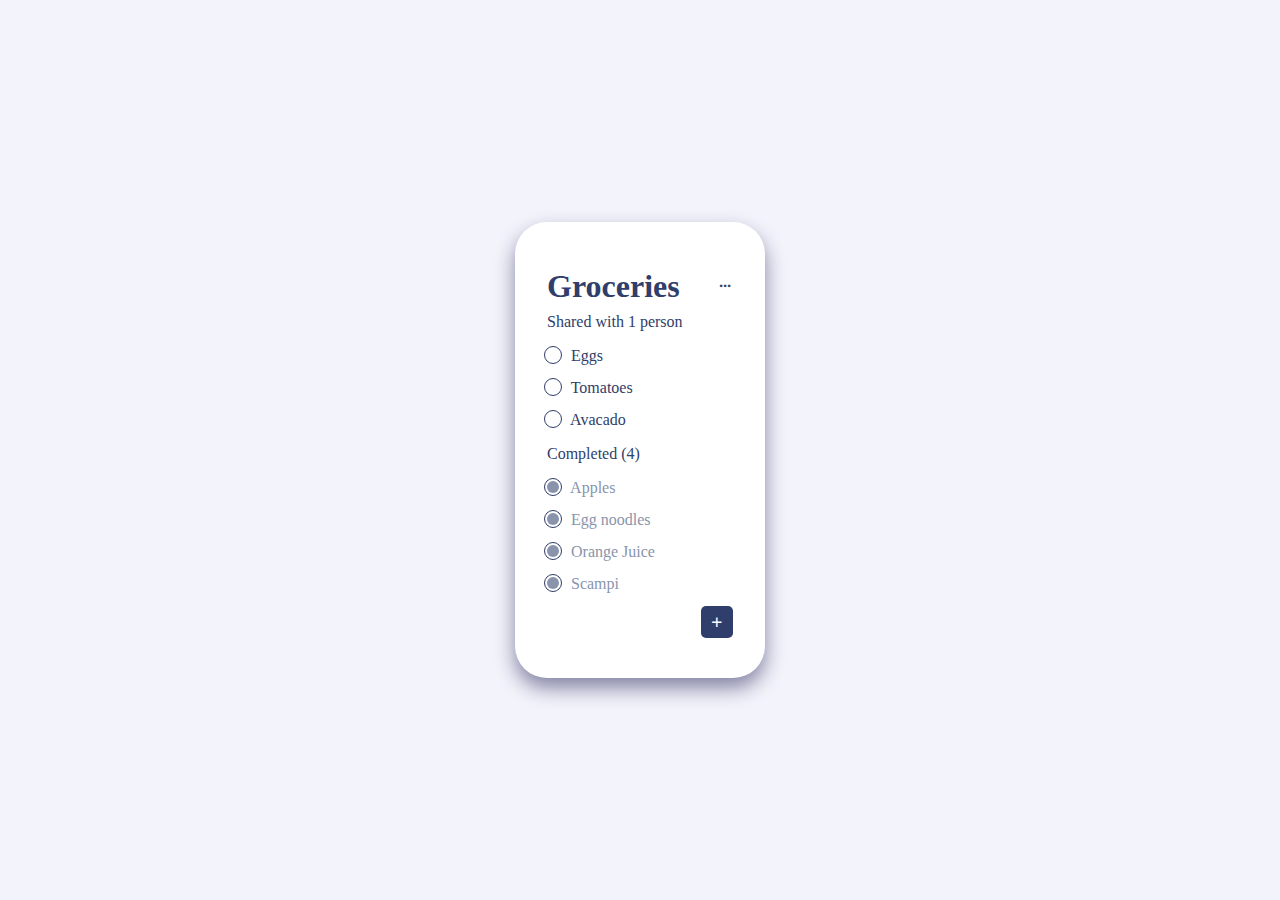
==== To Do/index.html @ b4751778 "Add files via upload" ====
<!DOCTYPE html>
<html lang="en">
<head>
    <meta charset="UTF-8">
    <meta http-equiv="X-UA-Compatible" content="IE=edge">
    <meta name="viewport" content="width=device-width, initial-scale=1.0">
    <link href='https://unpkg.com/boxicons@2.1.4/css/boxicons.min.css' rel='stylesheet'>
    <link rel="stylesheet" href="style.css">
    <link rel="shortcut icon" href="../Stus.png" type="image/x-icon">
    <title>To Do List</title>
</head>
<body>
    <main>
        <header class="flex spaced">
            <h1>Groceries</h1>
            <i class='bx bx-dots-horizontal-rounded'></i>
        </header>

        <p>Shared with 1 person</p>

        <ul>
           <li>
             <label for=""> <input type="checkbox" name="" id=""> Eggs</label>
           </li>

           <li>
            <label for=""> <input type="checkbox" name="" id=""> Tomatoes</label>
          </li>

          <li>
            <label for=""> <input type="checkbox" name="" id=""> Avacado</label>
          </li>
        </ul>

        <p>Completed (4)</p>
        <ul>
            <li>
                <label for=""> <input type="checkbox" checked disabled name="" id=""> Apples</label>
              </li>

            <li>
              <label for=""> <input type="checkbox" checked disabled name="" id=""> Egg noodles</label>
            </li>
 
            <li>
             <label for=""> <input type="checkbox" checked disabled name="" id=""> Orange Juice</label>
           </li>
 
           <li>
             <label for=""> <input type="checkbox" checked disabled name="" id=""> Scampi</label>
           </li>
         </ul>

         <div>
            <button><i class='bx bx-plus' ></i></button>
         </div>


    </main>
</body>
</html>
---- To Do/style.css ----
@import url(../reset.css);

:root{
    --bg:#F3F3FB;
    --font-800:#2F3E6A;
    --font-500:#8994AC;
}

body{

    background-color: var(--bg);
    color: var(--font-800);
}

.flex{
    display: flex;
    align-items: center;
}


.spaced{
    justify-content: space-between;
}

main{
    background-color: white;
    padding:  40px 2rem;
    width: 250px;
    border-radius:  2rem;
    box-shadow: 0px 10px 20px 0 #8484A4;
}

input[type="checkbox"] {
    appearance: none;
   border-radius: 50%;
   padding: 6px;
   outline: 1px solid #2F3E6A;
   outline-offset: 2px;
   color: inherit;
   margin-right: .5rem;
}

input[type="checkbox"]:checked{
    background-color: currentColor;
}

button{
    margin-left: auto;
    display: flex;
    padding: 8px;
    background-color: #2F3E6A;
    color: white;
    border: 0;
    border-radius: 5px;
    cursor: pointer;

}

ul {
    display: flex;
    flex-direction: column;
    gap: 8px;
    margin-bottom: 10px;
}

p{
    margin-bottom: 10px;
}



label:has(input[disabled]){
    color: #8994AC;
}
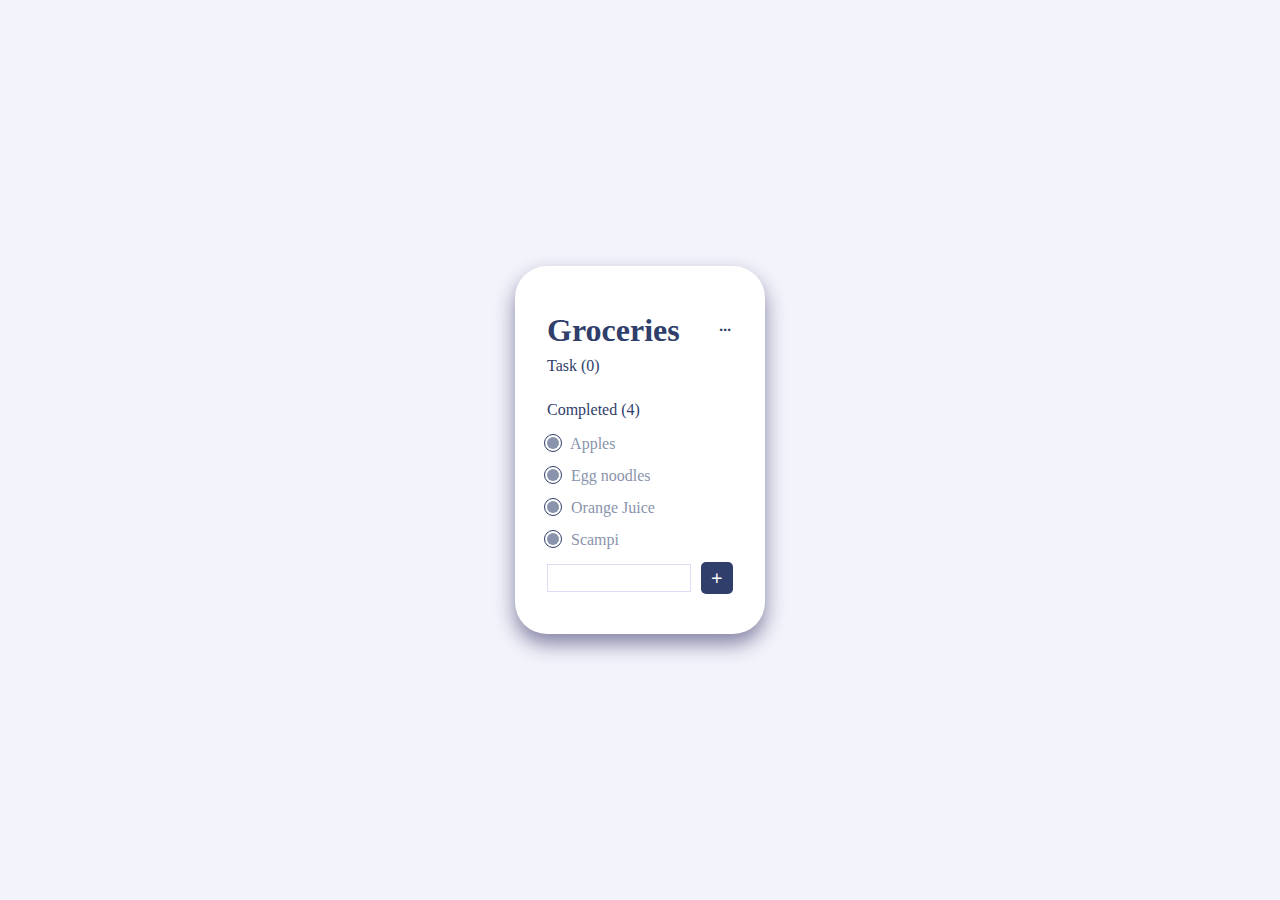
==== commit 180eebb7: "Add Js" ====
--- a/To Do/index.html
+++ b/To Do/index.html
@@ -16,24 +16,14 @@
             <i class='bx bx-dots-horizontal-rounded'></i>
         </header>
 
-        <p>Shared with 1 person</p>
+        <p>Task (<span id="task-count">0</span>)</p>
 
-        <ul>
-           <li>
-             <label for=""> <input type="checkbox" name="" id=""> Eggs</label>
-           </li>
-
-           <li>
-            <label for=""> <input type="checkbox" name="" id=""> Tomatoes</label>
-          </li>
-
-          <li>
-            <label for=""> <input type="checkbox" name="" id=""> Avacado</label>
-          </li>
+        <ul id="todo">
+         
         </ul>
 
-        <p>Completed (4)</p>
-        <ul>
+        <p>Completed (<span>4</span>)</p>
+        <ul id="completed">
             <li>
                 <label for=""> <input type="checkbox" checked disabled name="" id=""> Apples</label>
               </li>
@@ -51,11 +41,14 @@
            </li>
          </ul>
 
-         <div>
-            <button><i class='bx bx-plus' ></i></button>
+         <div class="input-group flex">
+          <input id="input" type="text">
+            <button id="add"><i class='bx bx-plus' ></i></button>
          </div>
 
 
     </main>
+
+    <script src="done.js"></script>
 </body>
 </html>--- a/To Do/style.css
+++ b/To Do/style.css
@@ -17,6 +17,14 @@
     align-items: center;
 }
 
+.input-group input{
+    width: 80%;
+    border: 1px solid rgb(224, 220, 245);
+}
+.input-group{
+    gap: 10px;
+   
+}
 
 .spaced{
     justify-content: space-between;
@@ -45,7 +53,6 @@
 }
 
 button{
-    margin-left: auto;
     display: flex;
     padding: 8px;
     background-color: #2F3E6A;
